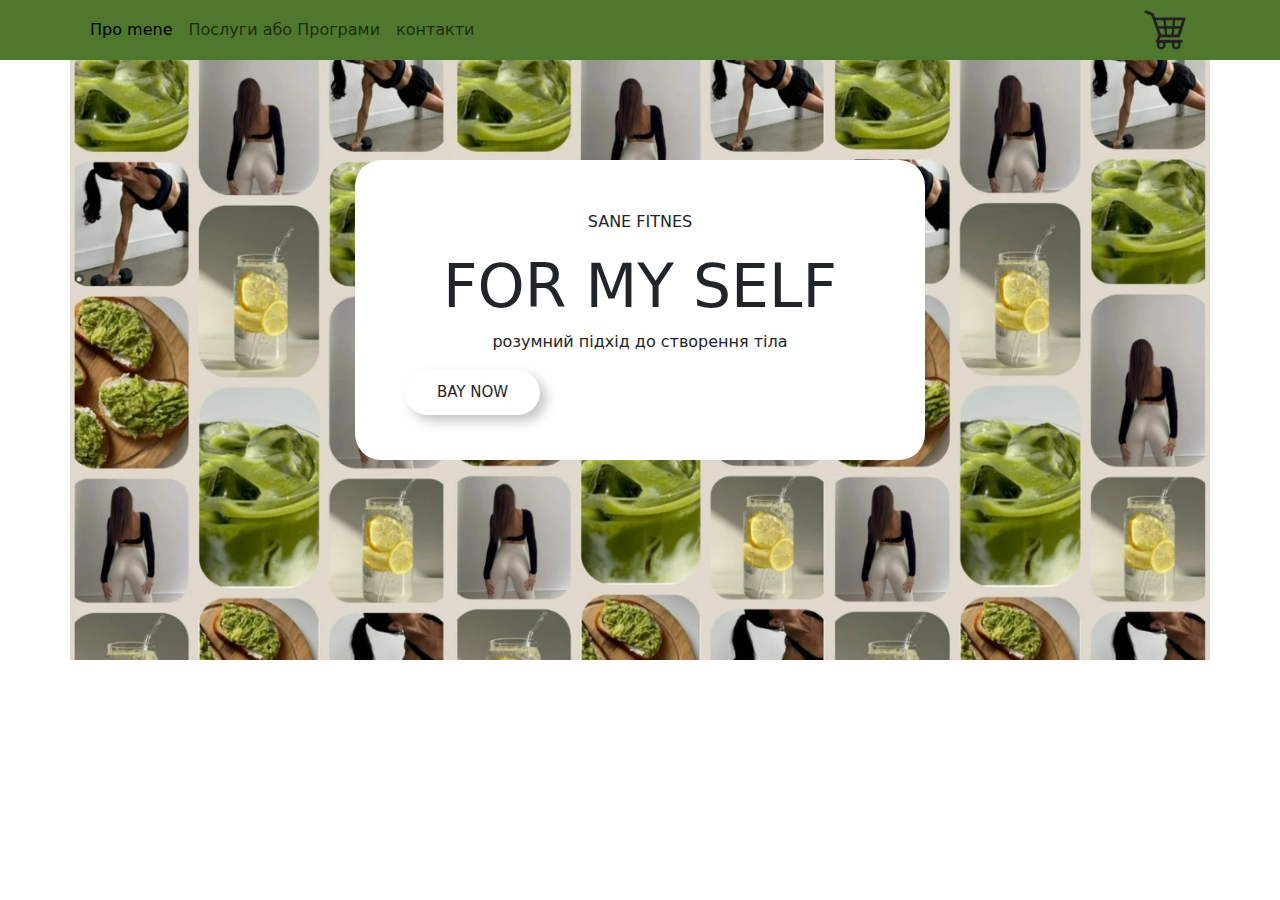
==== index.html @ fd3e0d37 "ebhe" ====
<!DOCTYPE html>
<html lang="en">

<head>
    <meta charset="UTF-8">
    <meta name="viewport" content="width=device-width, initial-scale=1.0">
    <title>Fitnes</title>
    <link rel="preconnect" href="https://fonts.googleapis.com">
    <link rel="preconnect" href="https://fonts.gstatic.com" crossorigin>
    <link href="https://fonts.googleapis.com/css2?family=Oswald:wght@200..700&display=swap" rel="stylesheet">
    <link href="https://cdn.jsdelivr.net/npm/bootstrap@5.3.3/dist/css/bootstrap.min.css" rel="stylesheet"
        integrity="sha384-QWTKZyjpPEjISv5WaRU9OFeRpok6YctnYmDr5pNlyT2bRjXh0JMhjY6hW+ALEwIH" crossorigin="anonymous">

    <link rel="stylesheet" href="style.css">
</head>

<body>
    <header>
        <nav class="navbar navbar-expand-lg ">
            <div class="container">

                <button class="navbar-toggler" type="button" data-bs-toggle="collapse"
                    data-bs-target="#navbarNavDropdown" aria-controls="navbarNavDropdown" aria-expanded="false"
                    aria-label="Toggle navigation">
                    <span class="navbar-toggler-icon"></span>
                </button>
                <div class="collapse navbar-collapse" id="navbarNavDropdown">
                    <ul class="navbar-nav">
                        <li class="nav-item">
                            <a class="nav-link active" aria-current="page" href="#">Про mene</a>
                        </li>
                        <li class="nav-item">
                            <a class="nav-link" href="#about">Послуги або Програми</a>
                        </li>
                        <li class="nav-item">
                            <a class="nav-link" href="#contacts">контакти</a>
                        </li>
                    </ul>

                </div>
                <a href="cart.html">
                    <img class="cart"
                        src="img/shopping-cart-icon-shopping-basket-on-transparent-background-free-png.webp"
                        alt="Кошик">
                </a>
            </div>
        </nav>
    </header>
    <main>
        <div class="about-me  bg-imge container" style="align-items: center;">
            <div class="box container">
                <p style="text-align: center">SANE FITNES</p>
                <h2 style="text-align: center; font-size: 60px;">FOR MY SELF</h2>
                <p style="text-align: center;">розумний підхід до створення тіла</p>
                <div class="box-button", style="text-align: center; align-content: center; justify-content: center;">
                    <a href="", style="text-decoration: none; color: inherit;">BAY NOW</a>
                </div>
            </div>

        </div>
    </main>

    <script src="https://cdn.jsdelivr.net/npm/bootstrap@5.3.3/dist/js/bootstrap.bundle.min.js"
        integrity="sha384-YvpcrYf0tY3lHB60NNkmXc5s9fDVZLESaAA55NDzOxhy9GkcIdslK1eN7N6jIeHz"
        crossorigin="anonymous"></script>
    <script src="js/script.js"></script>
</body>

</html>
---- style.css ----
header {
    width: 100%;
    background-color: rgba(79, 119, 45);
    padding: 2px 20px;
    gap: 100px;
}

header img {
    height: 40px;
}

main .about-me {
    background: url(img/colage.jpg);
    background-repeat: no-repeat;
    background-size: cover;
    width: 100%;
    height: 600px;

}

main .box {
    align-items: center;
    border-radius: 26px;
    padding: 50px;
    background-color: white;
    width: 50%;
    height: 300px;
}

main .bg-imge {
    padding: 100px 0;
}
main .conatiner{
    padding: 0 50px;
}

main .box-button {
    width: 9em;
    height: 3em;
    border-radius: 30em;
    font-size: 15px;
    font-family: inherit;
    border: none;
    position: relative;
    overflow: hidden;
    z-index: 1;
    box-shadow: 6px 6px 12px #c5c5c5,
        -6px -6px 12px #ffffff;
}

main .box-button::before {
    content: '';
    width: 0;
    height: 3em;
    border-radius: 30em;
    position: absolute;
    top: 0;
    left: 0;
    background-image: linear-gradient(to right, #0fd850 0%, #f9f047 100%);
    transition: .5s ease;
    display: block;
    z-index: -1;
}

main .box-button:hover::before {
    width: 9em;
}
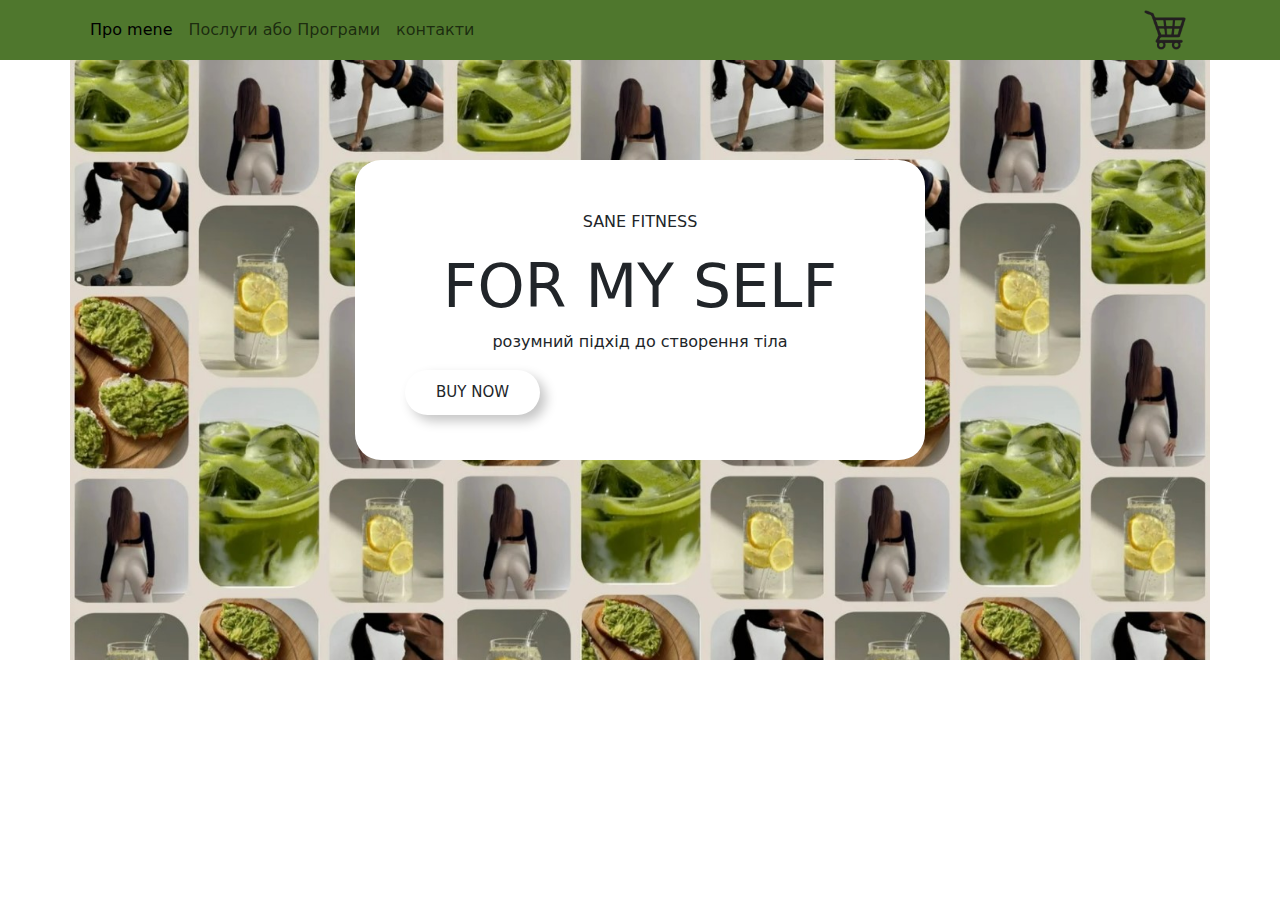
==== commit c693f914: "fts" ====
--- a/index.html
+++ b/index.html
@@ -4,21 +4,19 @@
 <head>
     <meta charset="UTF-8">
     <meta name="viewport" content="width=device-width, initial-scale=1.0">
-    <title>Fitnes</title>
+    <title>Fitness</title>
     <link rel="preconnect" href="https://fonts.googleapis.com">
     <link rel="preconnect" href="https://fonts.gstatic.com" crossorigin>
     <link href="https://fonts.googleapis.com/css2?family=Oswald:wght@200..700&display=swap" rel="stylesheet">
     <link href="https://cdn.jsdelivr.net/npm/bootstrap@5.3.3/dist/css/bootstrap.min.css" rel="stylesheet"
         integrity="sha384-QWTKZyjpPEjISv5WaRU9OFeRpok6YctnYmDr5pNlyT2bRjXh0JMhjY6hW+ALEwIH" crossorigin="anonymous">
-
     <link rel="stylesheet" href="style.css">
 </head>
 
 <body>
     <header>
-        <nav class="navbar navbar-expand-lg ">
+        <nav class="navbar navbar-expand-lg">
             <div class="container">
-
                 <button class="navbar-toggler" type="button" data-bs-toggle="collapse"
                     data-bs-target="#navbarNavDropdown" aria-controls="navbarNavDropdown" aria-expanded="false"
                     aria-label="Toggle navigation">
@@ -36,7 +34,6 @@
                             <a class="nav-link" href="#contacts">контакти</a>
                         </li>
                     </ul>
-
                 </div>
                 <a href="cart.html">
                     <img class="cart"
@@ -47,23 +44,21 @@
         </nav>
     </header>
     <main>
-        <div class="about-me  bg-imge container" style="align-items: center;">
+        <div class="about-me bg-imge container" style="align-items: center;">
             <div class="box container">
-                <p style="text-align: center">SANE FITNES</p>
+                <p style="text-align: center">SANE FITNESS</p>
                 <h2 style="text-align: center; font-size: 60px;">FOR MY SELF</h2>
                 <p style="text-align: center;">розумний підхід до створення тіла</p>
-                <div class="box-button", style="text-align: center; align-content: center; justify-content: center;">
-                    <a href="", style="text-decoration: none; color: inherit;">BAY NOW</a>
+                <div class="box-button" style="text-align: center; align-content: center; justify-content: center;">
+                    <a href="#" style="text-decoration: none; color: inherit;">BUY NOW</a>
                 </div>
             </div>
-
         </div>
     </main>
 
     <script src="https://cdn.jsdelivr.net/npm/bootstrap@5.3.3/dist/js/bootstrap.bundle.min.js"
-        integrity="sha384-YvpcrYf0tY3lHB60NNkmXc5s9fDVZLESaAA55NDzOxhy9GkcIdslK1eN7N6jIeHz"
-        crossorigin="anonymous"></script>
+        integrity="sha384-YvpcrYf0tY3lHB60NNkmXc5s9fDVZLESaAA55NDzOxhy9GkcIdslK1eN7N6jIeHz" crossorigin="anonymous"></script>
     <script src="js/script.js"></script>
 </body>
 
-</html>+</html>
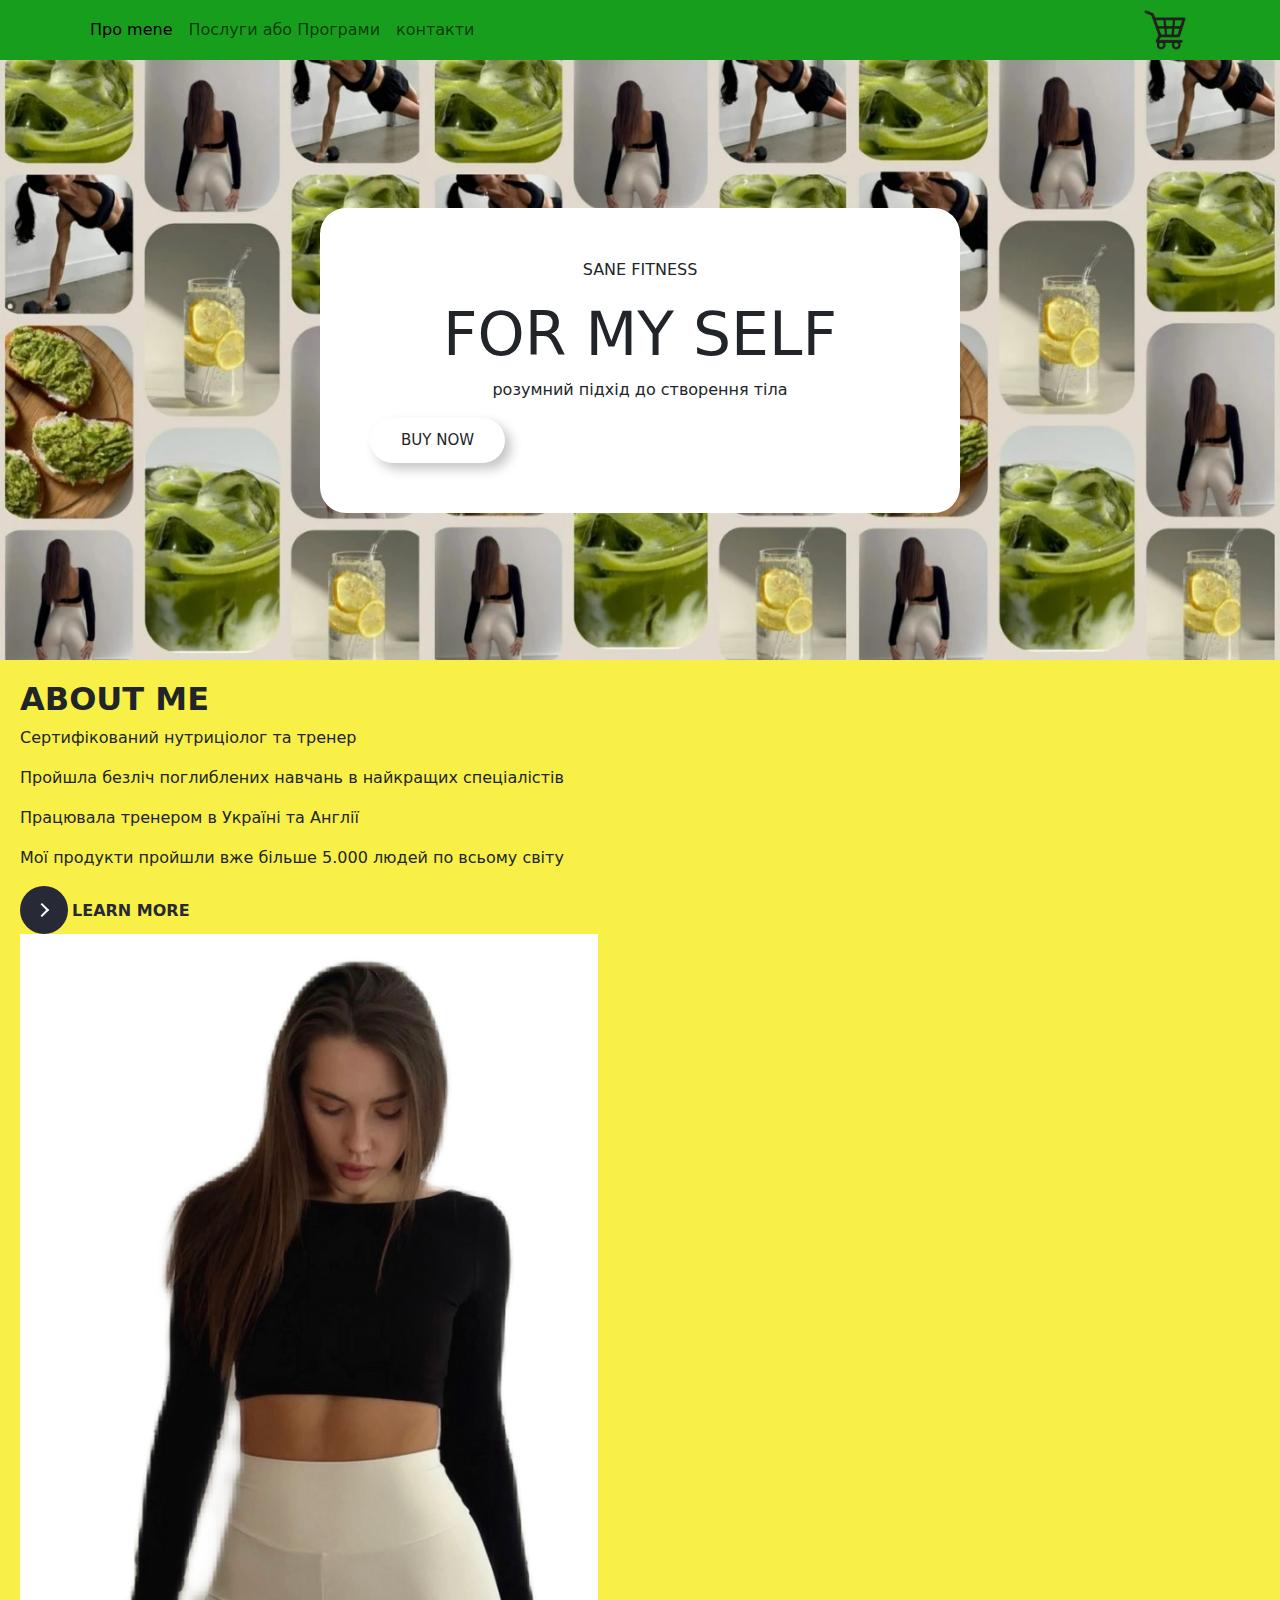
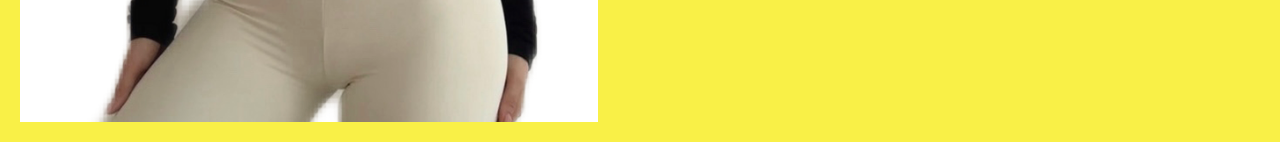
==== commit b57ceee8: "nova bida" ====
--- a/index.html
+++ b/index.html
@@ -37,28 +37,46 @@
                 </div>
                 <a href="cart.html">
                     <img class="cart"
-                        src="img/shopping-cart-icon-shopping-basket-on-transparent-background-free-png.webp"
-                        alt="Кошик">
+                        src="img/shopping-cart-icon-shopping-basket-on-transparent-background-free-png.webp" alt="cart">
                 </a>
             </div>
         </nav>
     </header>
     <main>
-        <div class="about-me bg-imge container" style="align-items: center;">
+        <div class="about-me bg-imge " style="align-items: center; align-content: center;">
             <div class="box container">
                 <p style="text-align: center">SANE FITNESS</p>
                 <h2 style="text-align: center; font-size: 60px;">FOR MY SELF</h2>
                 <p style="text-align: center;">розумний підхід до створення тіла</p>
                 <div class="box-button" style="text-align: center; align-content: center; justify-content: center;">
-                    <a href="#" style="text-decoration: none; color: inherit;">BUY NOW</a>
+                    <a href="#" style="text-decoration: none; color: inherit; align-content: center;">BUY NOW</a>
                 </div>
             </div>
         </div>
     </main>
+    <section class="for-me ">
+        <div>
+            <h2><strong>ABOUT ME</h2></strong>
+            <p>Сертифікований нутриціолог та тренер</p>
+            <p> Пройшла безліч поглиблених навчань в найкращих спеціалістів</p>
+            <p>Працювала тренером в Україні та Англії</p>
+            <p>Мої продукти пройшли вже більше 5.000 людей по всьому світу</p>
+            <button class="learn-more">
+                <span class="circle" aria-hidden="true">
+                    <span class="icon arrow"></span>
+                </span>
+                <span class="button-text">Learn More</span>
+            </button>
+            <div class="aspectratio">
+            <img src="img/person.png">
+        </div>
+        </div>
+    </section>
 
     <script src="https://cdn.jsdelivr.net/npm/bootstrap@5.3.3/dist/js/bootstrap.bundle.min.js"
-        integrity="sha384-YvpcrYf0tY3lHB60NNkmXc5s9fDVZLESaAA55NDzOxhy9GkcIdslK1eN7N6jIeHz" crossorigin="anonymous"></script>
+        integrity="sha384-YvpcrYf0tY3lHB60NNkmXc5s9fDVZLESaAA55NDzOxhy9GkcIdslK1eN7N6jIeHz"
+        crossorigin="anonymous"></script>
     <script src="js/script.js"></script>
 </body>
 
-</html>
+</html>--- a/style.css
+++ b/style.css
@@ -1,6 +1,6 @@
 header {
     width: 100%;
-    background-color: rgba(79, 119, 45);
+    background-color: rgb(24, 158, 29);
     padding: 2px 20px;
     gap: 100px;
 }
@@ -22,9 +22,9 @@
     align-items: center;
     border-radius: 26px;
     padding: 50px;
-    background-color: white;
+    background-color: rgb(255, 255, 255);
     width: 50%;
-    height: 300px;
+    height: auto;
 }
 
 main .bg-imge {
@@ -64,4 +64,99 @@
 
 main .box-button:hover::before {
     width: 9em;
-}+}
+
+section{
+    padding: 20px;
+    background-color: #f9f047;
+}
+
+
+
+button {
+    position: relative;
+    display: inline-block;
+    cursor: pointer;
+    outline: none;
+    border: 0;
+    vertical-align: middle;
+    text-decoration: none;
+    background: transparent;
+    padding: 0;
+    font-size: inherit;
+    font-family: inherit;
+   }
+   
+   button.learn-more {
+    width: 12rem;
+    height: auto;
+   }
+   
+   button.learn-more .circle {
+    transition: all 0.45s cubic-bezier(0.65, 0, 0.076, 1);
+    position: relative;
+    display: block;
+    margin: 0;
+    width: 3rem;
+    height: 3rem;
+    background: #282936;
+    border-radius: 1.625rem;
+   }
+   
+   button.learn-more .circle .icon {
+    transition: all 0.45s cubic-bezier(0.65, 0, 0.076, 1);
+    position: absolute;
+    top: 0;
+    bottom: 0;
+    margin: auto;
+    background: #fff;
+   }
+   
+   button.learn-more .circle .icon.arrow {
+    transition: all 0.45s cubic-bezier(0.65, 0, 0.076, 1);
+    left: 0.625rem;
+    width: 1.125rem;
+    height: 0.125rem;
+    background: none;
+   }
+   
+   button.learn-more .circle .icon.arrow::before {
+    position: absolute;
+    content: "";
+    top: -0.29rem;
+    right: 0.0625rem;
+    width: 0.625rem;
+    height: 0.625rem;
+    border-top: 0.125rem solid #fff;
+    border-right: 0.125rem solid #fff;
+    transform: rotate(45deg);
+   }
+   
+   button.learn-more .button-text {
+    transition: all 0.45s cubic-bezier(0.65, 0, 0.076, 1);
+    position: absolute;
+    top: 0;
+    left: 0;
+    right: 0;
+    bottom: 0;
+    padding: 0.75rem 0;
+    margin: 0 0 0 1.85rem;
+    color: #282936;
+    font-weight: 700;
+    line-height: 1.6;
+    text-align: center;
+    text-transform: uppercase;
+   }
+   
+   button:hover .circle {
+    width: 100%;
+   }
+   
+   button:hover .circle .icon.arrow {
+    background: #fff;
+    transform: translate(1rem, 0);
+   }
+   
+   button:hover .button-text {
+    color: #fff;
+   }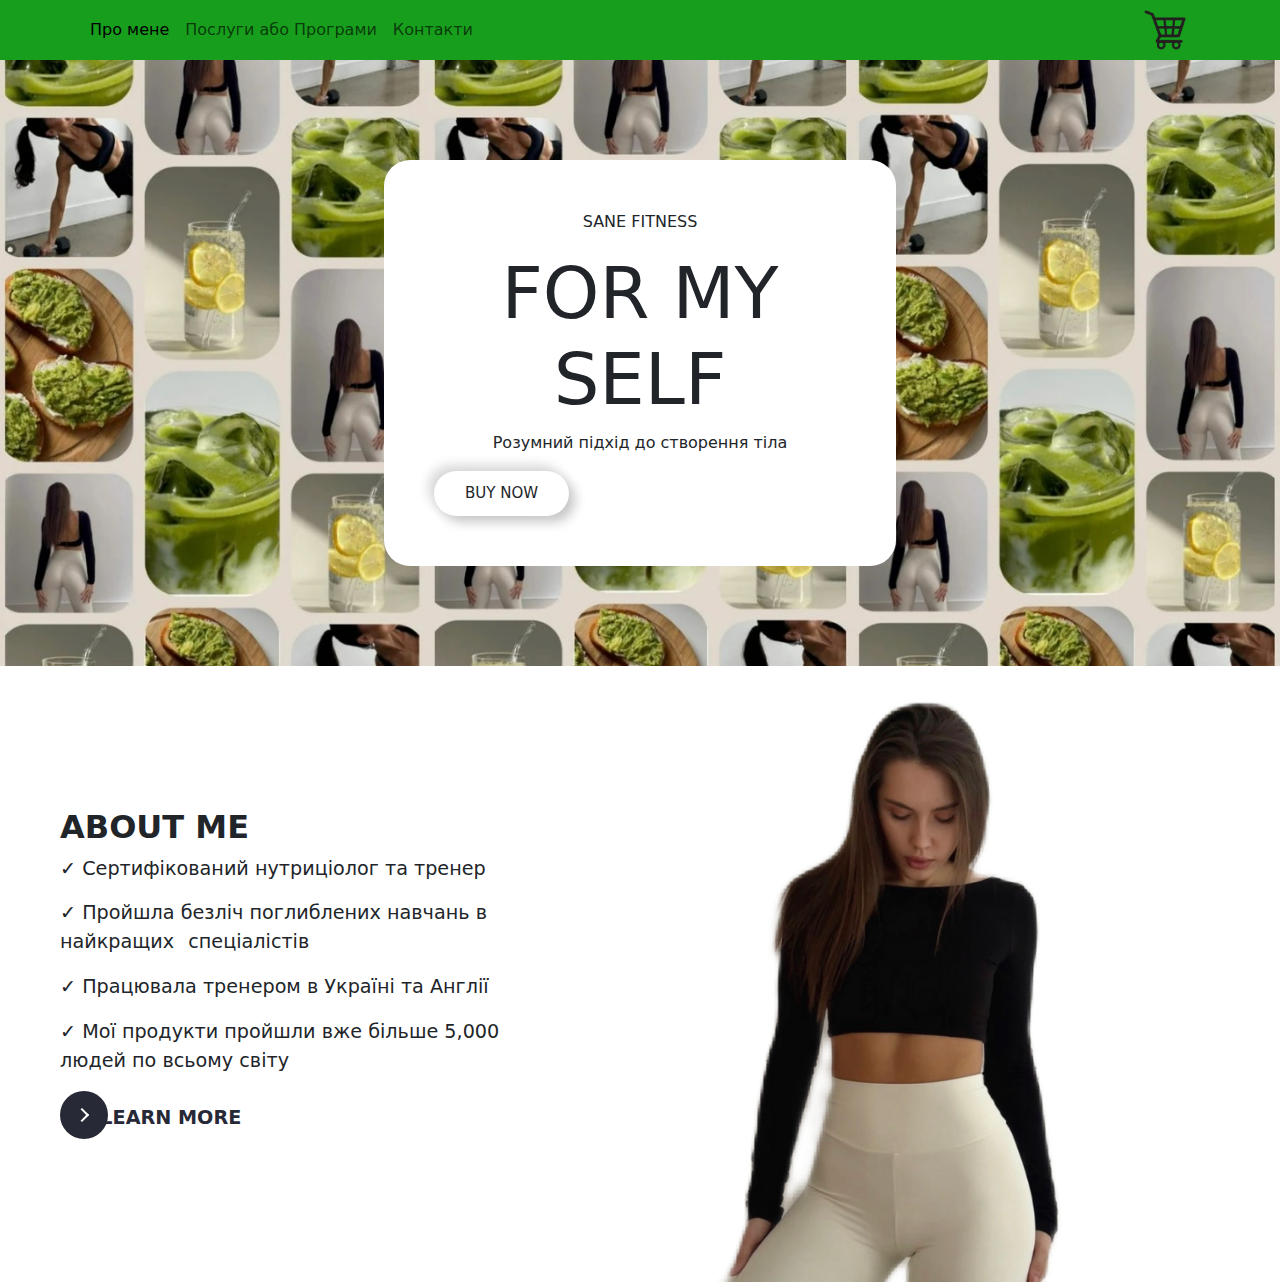
==== commit a514f9fd: "vse" ====
--- a/index.html
+++ b/index.html
@@ -1,15 +1,15 @@
 <!DOCTYPE html>
-<html lang="en">
+<html lang="uk">
 
 <head>
     <meta charset="UTF-8">
     <meta name="viewport" content="width=device-width, initial-scale=1.0">
-    <title>Fitness</title>
-    <link rel="preconnect" href="https://fonts.googleapis.com">
-    <link rel="preconnect" href="https://fonts.gstatic.com" crossorigin>
+    <title>Sane Fitness</title>
+    <!-- Google Fonts -->
     <link href="https://fonts.googleapis.com/css2?family=Oswald:wght@200..700&display=swap" rel="stylesheet">
-    <link href="https://cdn.jsdelivr.net/npm/bootstrap@5.3.3/dist/css/bootstrap.min.css" rel="stylesheet"
-        integrity="sha384-QWTKZyjpPEjISv5WaRU9OFeRpok6YctnYmDr5pNlyT2bRjXh0JMhjY6hW+ALEwIH" crossorigin="anonymous">
+    <!-- Bootstrap CSS -->
+    <link href="https://cdn.jsdelivr.net/npm/bootstrap@5.3.3/dist/css/bootstrap.min.css" rel="stylesheet" crossorigin="anonymous">
+    <!-- Custom CSS -->
     <link rel="stylesheet" href="style.css">
 </head>
 
@@ -17,66 +17,68 @@
     <header>
         <nav class="navbar navbar-expand-lg">
             <div class="container">
-                <button class="navbar-toggler" type="button" data-bs-toggle="collapse"
-                    data-bs-target="#navbarNavDropdown" aria-controls="navbarNavDropdown" aria-expanded="false"
-                    aria-label="Toggle navigation">
+                <button class="navbar-toggler" type="button" data-bs-toggle="collapse" data-bs-target="#navbarNav" aria-controls="navbarNav" aria-expanded="false" aria-label="Toggle navigation">
                     <span class="navbar-toggler-icon"></span>
                 </button>
-                <div class="collapse navbar-collapse" id="navbarNavDropdown">
+                <div class="collapse navbar-collapse" id="navbarNav">
                     <ul class="navbar-nav">
                         <li class="nav-item">
-                            <a class="nav-link active" aria-current="page" href="#">Про mene</a>
+                            <a class="nav-link active" href="#">Про мене</a>
                         </li>
                         <li class="nav-item">
                             <a class="nav-link" href="#about">Послуги або Програми</a>
                         </li>
                         <li class="nav-item">
-                            <a class="nav-link" href="#contacts">контакти</a>
+                            <a class="nav-link" href="#contacts">Контакти</a>
                         </li>
                     </ul>
                 </div>
                 <a href="cart.html">
-                    <img class="cart"
-                        src="img/shopping-cart-icon-shopping-basket-on-transparent-background-free-png.webp" alt="cart">
+                    <img class="cart" src="img/shopping-cart-icon-shopping-basket-on-transparent-background-free-png.webp" alt="Cart">
                 </a>
             </div>
         </nav>
     </header>
+
     <main>
-        <div class="about-me bg-imge " style="align-items: center; align-content: center;">
-            <div class="box container">
-                <p style="text-align: center">SANE FITNESS</p>
-                <h2 style="text-align: center; font-size: 60px;">FOR MY SELF</h2>
-                <p style="text-align: center;">розумний підхід до створення тіла</p>
-                <div class="box-button" style="text-align: center; align-content: center; justify-content: center;">
-                    <a href="#" style="text-decoration: none; color: inherit; align-content: center;">BUY NOW</a>
+        <section class="about-me" style="align-items: center;" >
+            <div class="box  ">
+                <p>SANE FITNESS</p>
+                <h2 class="display-2">FOR MY SELF</h2>
+                <p>Розумний підхід до створення тіла</p>
+                <div style="align-content: center; justify-content: center;" class="box-button">
+                    <a href="#" style="text-decoration: none; color: inherit; align-content: center " class="btn-buy">BUY NOW</a>
                 </div>
             </div>
-        </div>
+        </section>
+
+        <section class="for-me">
+            <div class="container row">
+                <div class="col-md-6 text-content">
+                    <h2 class="fw-bold">ABOUT ME</h2>
+                    <p>✓ Сертифікований нутриціолог та тренер</p>
+                    <p>✓ Пройшла безліч поглиблених навчань в       найкращих⠀спеціалістів</p>
+                    <p>✓ Працювала тренером в Україні та Англії</p>
+                    <p>✓ Мої продукти пройшли вже більше 5,000 людей по всьому світу</p>
+                    <button class="learn-more">
+                        <span class="circle">
+                            <span class="icon arrow"></span>
+                        </span>
+                        <span class="button-text">Learn More</span>
+                    </button>
+                </div>
+                <div class="col-md-6 image-content">
+                    <img src="img/person.png" alt="Person Image" class="img-fluid mt-3">
+                </div>
+            </div>
+        </section>
+        
     </main>
-    <section class="for-me ">
-        <div>
-            <h2><strong>ABOUT ME</h2></strong>
-            <p>Сертифікований нутриціолог та тренер</p>
-            <p> Пройшла безліч поглиблених навчань в найкращих спеціалістів</p>
-            <p>Працювала тренером в Україні та Англії</p>
-            <p>Мої продукти пройшли вже більше 5.000 людей по всьому світу</p>
-            <button class="learn-more">
-                <span class="circle" aria-hidden="true">
-                    <span class="icon arrow"></span>
-                </span>
-                <span class="button-text">Learn More</span>
-            </button>
-            <div class="aspectratio">
-            <img src="img/person.png">
-        </div>
-        </div>
-    </section>
 
-    <script src="https://cdn.jsdelivr.net/npm/bootstrap@5.3.3/dist/js/bootstrap.bundle.min.js"
-        integrity="sha384-YvpcrYf0tY3lHB60NNkmXc5s9fDVZLESaAA55NDzOxhy9GkcIdslK1eN7N6jIeHz"
-        crossorigin="anonymous"></script>
+    <!-- Bootstrap JS -->
+    <script src="https://cdn.jsdelivr.net/npm/bootstrap@5.3.3/dist/js/bootstrap.bundle.min.js" crossorigin="anonymous"></script>
+    <!-- Custom JS -->
     <script src="js/script.js"></script>
 </body>
 
-</html>+</html>
--- a/style.css
+++ b/style.css
@@ -1,40 +1,30 @@
+/* Header */
 header {
-    width: 100%;
-    background-color: rgb(24, 158, 29);
+    background-color: #189E1D;
     padding: 2px 20px;
-    gap: 100px;
 }
 
 header img {
     height: 40px;
 }
 
-main .about-me {
-    background: url(img/colage.jpg);
-    background-repeat: no-repeat;
-    background-size: cover;
-    width: 100%;
-    height: 600px;
-
+/* Main Section */
+.about-me {
+    background: url('img/colage.jpg') no-repeat center center/cover;
+    padding: 100px 0;
+    text-align: center;
 }
 
-main .box {
-    align-items: center;
+.box {
+    background-color: #FFF;
+    padding: 50px;
     border-radius: 26px;
-    padding: 50px;
-    background-color: rgb(255, 255, 255);
-    width: 50%;
-    height: auto;
+    width: 40%;
+    max-width: 600px;
+    margin: auto;
 }
-
-main .bg-imge {
-    padding: 100px 0;
-}
-main .conatiner{
-    padding: 0 50px;
-}
-
-main .box-button {
+ 
+ main .box-button {
     width: 9em;
     height: 3em;
     border-radius: 30em;
@@ -45,10 +35,10 @@
     overflow: hidden;
     z-index: 1;
     box-shadow: 6px 6px 12px #c5c5c5,
-        -6px -6px 12px #ffffff;
-}
-
-main .box-button::before {
+                -6px -6px 12px #d9d9d9;
+   }
+   
+  main  .box-button::before {
     content: '';
     width: 0;
     height: 3em;
@@ -60,20 +50,39 @@
     transition: .5s ease;
     display: block;
     z-index: -1;
+   }
+   
+ main  .box-button:hover::before {
+    width: 9em;
+   }
+
+/* About Section */
+/* For-Me Section */
+.for-me .container {
+    display: flex;
+    align-items: center;
+    justify-content: space-between;
 }
 
-main .box-button:hover::before {
-    width: 9em;
+.text-content {
+    text-align: left;
+    padding-left: 60px;
+    font-size: larger;
 }
 
-section{
-    padding: 20px;
-    background-color: #f9f047;
+.image-content {
+    text-align: right;
+}
+
+.image-content img {
+    max-width: 100%;
+    height: 600px;
+    border-radius: 50px;
 }
 
 
-
-button {
+/* From Uiverse.io by cssbuttons-io */ 
+.learn-more {
     position: relative;
     display: inline-block;
     cursor: pointer;
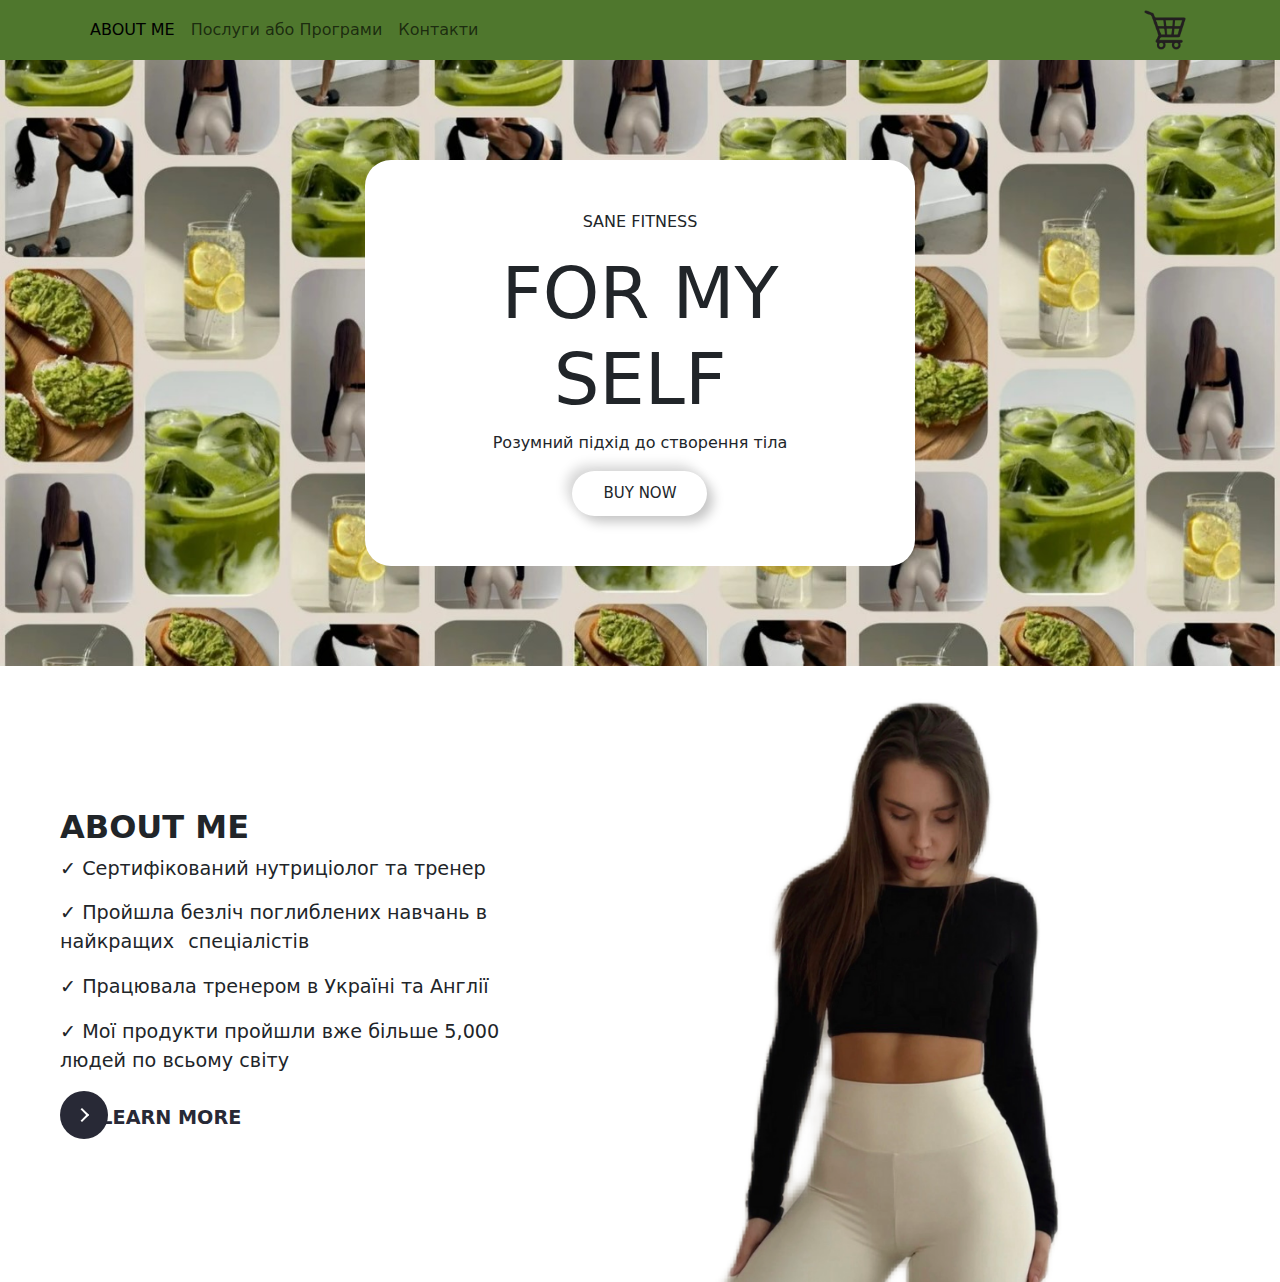
==== commit c5893bb6: "вирішив проблему" ====
--- a/index.html
+++ b/index.html
@@ -5,11 +5,8 @@
     <meta charset="UTF-8">
     <meta name="viewport" content="width=device-width, initial-scale=1.0">
     <title>Sane Fitness</title>
-    <!-- Google Fonts -->
     <link href="https://fonts.googleapis.com/css2?family=Oswald:wght@200..700&display=swap" rel="stylesheet">
-    <!-- Bootstrap CSS -->
     <link href="https://cdn.jsdelivr.net/npm/bootstrap@5.3.3/dist/css/bootstrap.min.css" rel="stylesheet" crossorigin="anonymous">
-    <!-- Custom CSS -->
     <link rel="stylesheet" href="style.css">
 </head>
 
@@ -23,7 +20,7 @@
                 <div class="collapse navbar-collapse" id="navbarNav">
                     <ul class="navbar-nav">
                         <li class="nav-item">
-                            <a class="nav-link active" href="#">Про мене</a>
+                            <a class="nav-link active" href="#">ABOUT ME</a>
                         </li>
                         <li class="nav-item">
                             <a class="nav-link" href="#about">Послуги або Програми</a>
@@ -75,9 +72,7 @@
         
     </main>
 
-    <!-- Bootstrap JS -->
     <script src="https://cdn.jsdelivr.net/npm/bootstrap@5.3.3/dist/js/bootstrap.bundle.min.js" crossorigin="anonymous"></script>
-    <!-- Custom JS -->
     <script src="js/script.js"></script>
 </body>
 
--- a/style.css
+++ b/style.css
@@ -1,6 +1,6 @@
-/* Header */
+
 header {
-    background-color: #189E1D;
+    background-color:rgba(79, 119, 45) ;
     padding: 2px 20px;
 }
 
@@ -8,7 +8,6 @@
     height: 40px;
 }
 
-/* Main Section */
 .about-me {
     background: url('img/colage.jpg') no-repeat center center/cover;
     padding: 100px 0;
@@ -19,26 +18,31 @@
     background-color: #FFF;
     padding: 50px;
     border-radius: 26px;
-    width: 40%;
+    width: 43%;
     max-width: 600px;
     margin: auto;
+    display: flex;
+    flex-direction: column;
+    align-items: center; 
+    justify-content: center; 
 }
- 
- main .box-button {
+
+.box-button {
     width: 9em;
     height: 3em;
     border-radius: 30em;
     font-size: 15px;
     font-family: inherit;
     border: none;
+    display: flex;
+    justify-content: center; 
+    align-items: center; 
     position: relative;
-    overflow: hidden;
     z-index: 1;
-    box-shadow: 6px 6px 12px #c5c5c5,
-                -6px -6px 12px #d9d9d9;
-   }
-   
-  main  .box-button::before {
+    box-shadow: 6px 6px 12px #c5c5c5, -6px -6px 12px #d9d9d9;
+}
+
+.box-button::before {
     content: '';
     width: 0;
     height: 3em;
@@ -50,14 +54,14 @@
     transition: .5s ease;
     display: block;
     z-index: -1;
-   }
-   
- main  .box-button:hover::before {
+}
+
+.box-button:hover::before {
     width: 9em;
-   }
+}
 
-/* About Section */
-/* For-Me Section */
+
+
 .for-me .container {
     display: flex;
     align-items: center;
@@ -81,7 +85,6 @@
 }
 
 
-/* From Uiverse.io by cssbuttons-io */ 
 .learn-more {
     position: relative;
     display: inline-block;
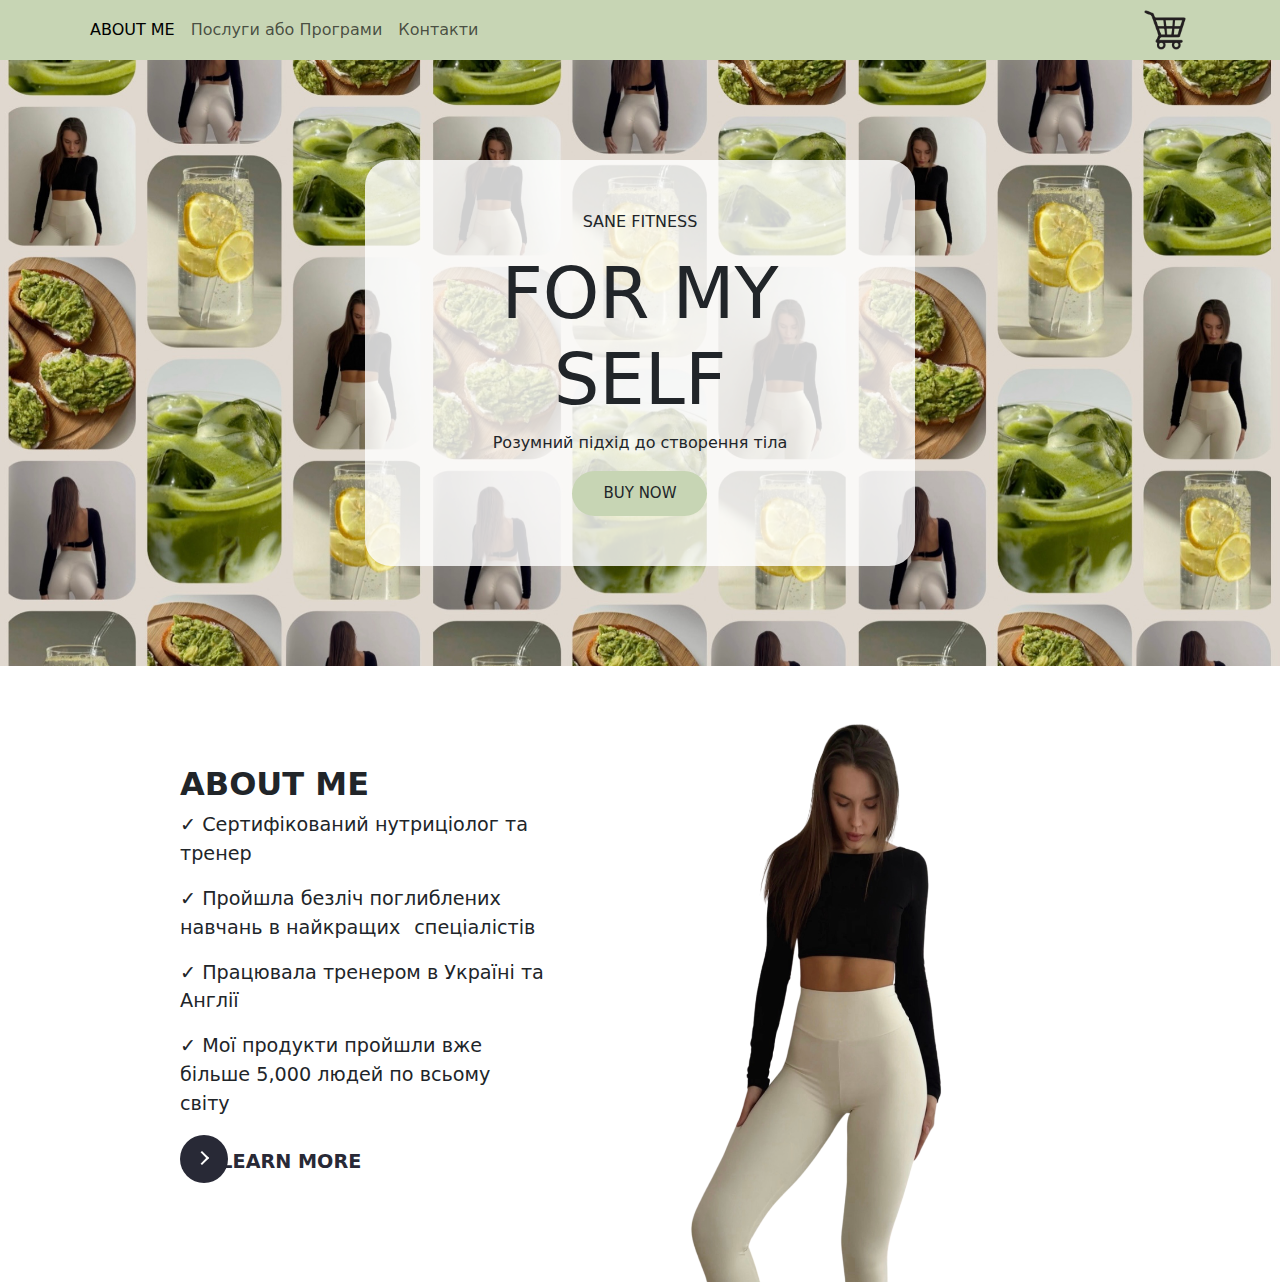
==== commit 4561cb66: "NOVA FOTKA" ====
--- a/index.html
+++ b/index.html
@@ -6,7 +6,8 @@
     <meta name="viewport" content="width=device-width, initial-scale=1.0">
     <title>Sane Fitness</title>
     <link href="https://fonts.googleapis.com/css2?family=Oswald:wght@200..700&display=swap" rel="stylesheet">
-    <link href="https://cdn.jsdelivr.net/npm/bootstrap@5.3.3/dist/css/bootstrap.min.css" rel="stylesheet" crossorigin="anonymous">
+    <link href="https://cdn.jsdelivr.net/npm/bootstrap@5.3.3/dist/css/bootstrap.min.css" rel="stylesheet"
+        crossorigin="anonymous">
     <link rel="stylesheet" href="style.css">
 </head>
 
@@ -14,7 +15,8 @@
     <header>
         <nav class="navbar navbar-expand-lg">
             <div class="container">
-                <button class="navbar-toggler" type="button" data-bs-toggle="collapse" data-bs-target="#navbarNav" aria-controls="navbarNav" aria-expanded="false" aria-label="Toggle navigation">
+                <button class="navbar-toggler" type="button" data-bs-toggle="collapse" data-bs-target="#navbarNav"
+                    aria-controls="navbarNav" aria-expanded="false" aria-label="Toggle navigation">
                     <span class="navbar-toggler-icon"></span>
                 </button>
                 <div class="collapse navbar-collapse" id="navbarNav">
@@ -31,20 +33,22 @@
                     </ul>
                 </div>
                 <a href="cart.html">
-                    <img class="cart" src="img/shopping-cart-icon-shopping-basket-on-transparent-background-free-png.webp" alt="Cart">
+                    <img class="cart"
+                        src="img/shopping-cart-icon-shopping-basket-on-transparent-background-free-png.webp" alt="Cart">
                 </a>
             </div>
         </nav>
     </header>
 
     <main>
-        <section class="about-me" style="align-items: center;" >
+        <section class="about-me" style="align-items: center;">
             <div class="box  ">
                 <p>SANE FITNESS</p>
-                <h2 class="display-2">FOR MY SELF</h2>
+                <h2 class="display-2"> <strong>FOR MY SELF</strong></h2>
                 <p>Розумний підхід до створення тіла</p>
                 <div style="align-content: center; justify-content: center;" class="box-button">
-                    <a href="#" style="text-decoration: none; color: inherit; align-content: center " class="btn-buy">BUY NOW</a>
+                    </strong><a href="#" style="text-decoration: none; color: inherit; align-content: center "
+                        class="btn-buy">BUY NOW</a>
                 </div>
             </div>
         </section>
@@ -54,26 +58,29 @@
                 <div class="col-md-6 text-content">
                     <h2 class="fw-bold">ABOUT ME</h2>
                     <p>✓ Сертифікований нутриціолог та тренер</p>
-                    <p>✓ Пройшла безліч поглиблених навчань в       найкращих⠀спеціалістів</p>
+                    <p>✓ Пройшла безліч поглиблених навчань в найкращих⠀спеціалістів</p>
                     <p>✓ Працювала тренером в Україні та Англії</p>
                     <p>✓ Мої продукти пройшли вже більше 5,000 людей по всьому світу</p>
                     <button class="learn-more">
                         <span class="circle">
                             <span class="icon arrow"></span>
                         </span>
-                        <span class="button-text">Learn More</span>
+                        <a href="story.html">
+                            <span class="button-text">Learn More</span>
+                        </a>
                     </button>
                 </div>
                 <div class="col-md-6 image-content">
-                    <img src="img/person.png" alt="Person Image" class="img-fluid mt-3">
+                    <img src="img/Дизайн без назви (3).png" alt="Person Image" class="img-fluid mt-3">
                 </div>
             </div>
         </section>
-        
+
     </main>
 
-    <script src="https://cdn.jsdelivr.net/npm/bootstrap@5.3.3/dist/js/bootstrap.bundle.min.js" crossorigin="anonymous"></script>
+    <script src="https://cdn.jsdelivr.net/npm/bootstrap@5.3.3/dist/js/bootstrap.bundle.min.js"
+        crossorigin="anonymous"></script>
     <script src="js/script.js"></script>
 </body>
 
-</html>
+</html>--- a/style.css
+++ b/style.css
@@ -1,6 +1,6 @@
 
 header {
-    background-color:rgba(79, 119, 45) ;
+    background-color:#C7D5B4 ;
     padding: 2px 20px;
 }
 
@@ -9,13 +9,13 @@
 }
 
 .about-me {
-    background: url('img/colage.jpg') no-repeat center center/cover;
+    background: url('img/IMG_7569.JPG') no-repeat center center/cover;
     padding: 100px 0;
     text-align: center;
 }
 
 .box {
-    background-color: #FFF;
+    background-color: #ffffffcf;
     padding: 50px;
     border-radius: 26px;
     width: 43%;
@@ -39,26 +39,9 @@
     align-items: center; 
     position: relative;
     z-index: 1;
-    box-shadow: 6px 6px 12px #c5c5c5, -6px -6px 12px #d9d9d9;
+    background-color: #C7D5B4  ;
 }
 
-.box-button::before {
-    content: '';
-    width: 0;
-    height: 3em;
-    border-radius: 30em;
-    position: absolute;
-    top: 0;
-    left: 0;
-    background-image: linear-gradient(to right, #0fd850 0%, #f9f047 100%);
-    transition: .5s ease;
-    display: block;
-    z-index: -1;
-}
-
-.box-button:hover::before {
-    width: 9em;
-}
 
 
 
@@ -70,7 +53,7 @@
 
 .text-content {
     text-align: left;
-    padding-left: 60px;
+    padding-left: 180px;
     font-size: larger;
 }
 
@@ -82,6 +65,7 @@
     max-width: 100%;
     height: 600px;
     border-radius: 50px;
+    
 }
 
 
@@ -171,4 +155,6 @@
    
    button:hover .button-text {
     color: #fff;
-   }+   }
+
+ 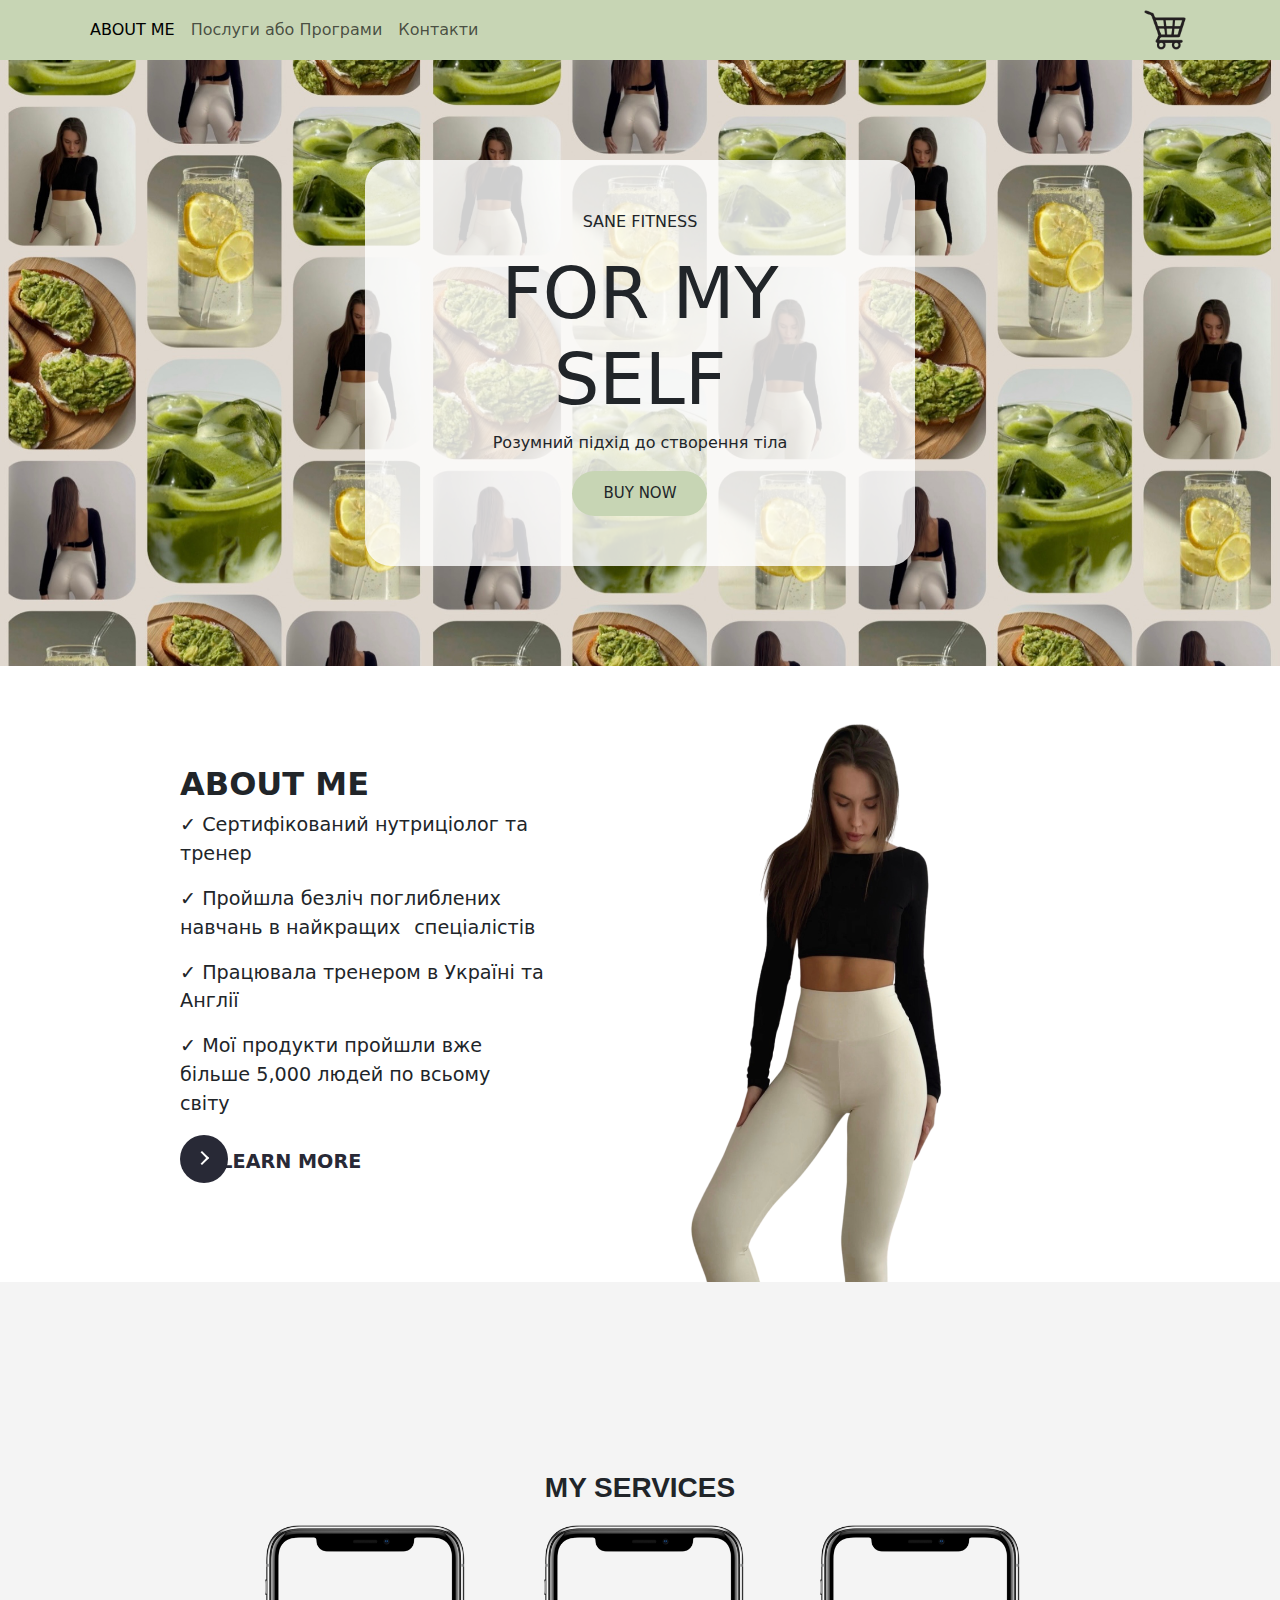
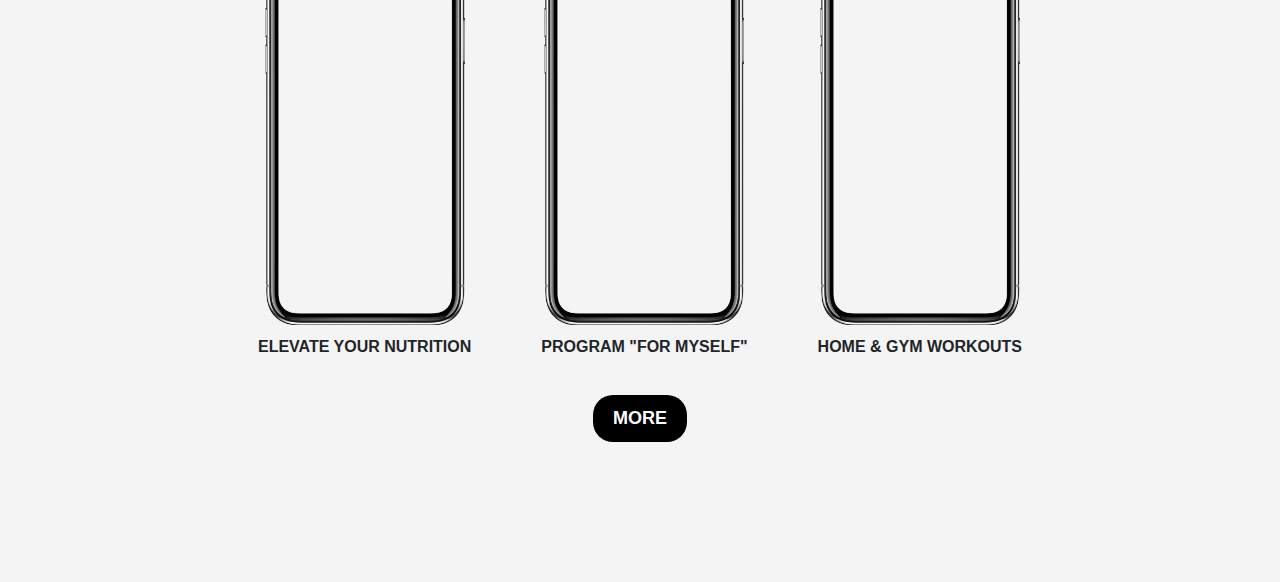
==== commit 26367e73: "в" ====
--- a/index.html
+++ b/index.html
@@ -76,6 +76,28 @@
             </div>
         </section>
 
+
+
+        <section class="myServices">
+            <div class="myservices-section">
+                <h1>MY SERVICES</h1>
+                <div class="myservices-container">
+                    <div class="myservice-item">
+                        <img src="img/IPhone_X.png" alt="Service 1">
+                        <p>ELEVATE YOUR NUTRITION</p>
+                    </div>
+                    <div class="myservice-item">
+                        <img src="img/IPhone_X.png" alt="Service 2">
+                        <p>PROGRAM "FOR MYSELF"</p>
+                    </div>
+                    <div class="myservice-item">
+                        <img src="img/IPhone_X.png" alt="Service 3">
+                        <p>HOME & GYM WORKOUTS</p>
+                    </div>
+                </div>
+                <button class="btn-myservice">MORE</button>
+            </div>
+        </section>
     </main>
 
     <script src="https://cdn.jsdelivr.net/npm/bootstrap@5.3.3/dist/js/bootstrap.bundle.min.js"
@@ -83,4 +105,6 @@
     <script src="js/script.js"></script>
 </body>
 
+
+
 </html>--- a/style.css
+++ b/style.css
@@ -66,6 +66,64 @@
     height: 600px;
     border-radius: 50px;
     
+}
+main .myServices{
+    padding-top: 50px;
+    margin: 0;
+    font-family: Arial, sans-serif;
+    display: flex;
+    justify-content: center;
+    align-items: center;
+    min-height: 100vh;
+    background-color: #f4f4f4;
+    
+
+}
+
+.myservices-section {
+    text-align: center;
+}
+
+.myservices-section h1 {
+    font-size: 28px;
+    font-weight: bold;
+    margin-bottom: 20px;
+}
+
+.myservices-container {
+    display: flex;
+    justify-content: center;
+    gap: 70px;
+}
+
+.myservice-item {
+    display: flex;
+    flex-direction: column;
+    align-items: center;
+}
+
+.myservice-item img {
+    width: 200px;
+    height: 400px;
+    object-fit: cover;
+
+}
+
+.myservice-item p {
+    margin-top: 10px;
+    font-weight: bold;
+}
+
+.btn-myservice {
+    margin-top: 20px;
+    padding: 10px 20px;
+    font-size: 18px;
+    font-weight: bold;
+    background-color: black;
+    color: white;
+    border: none;
+    border-radius: 20px;
+    cursor: pointer;
 }
 
 
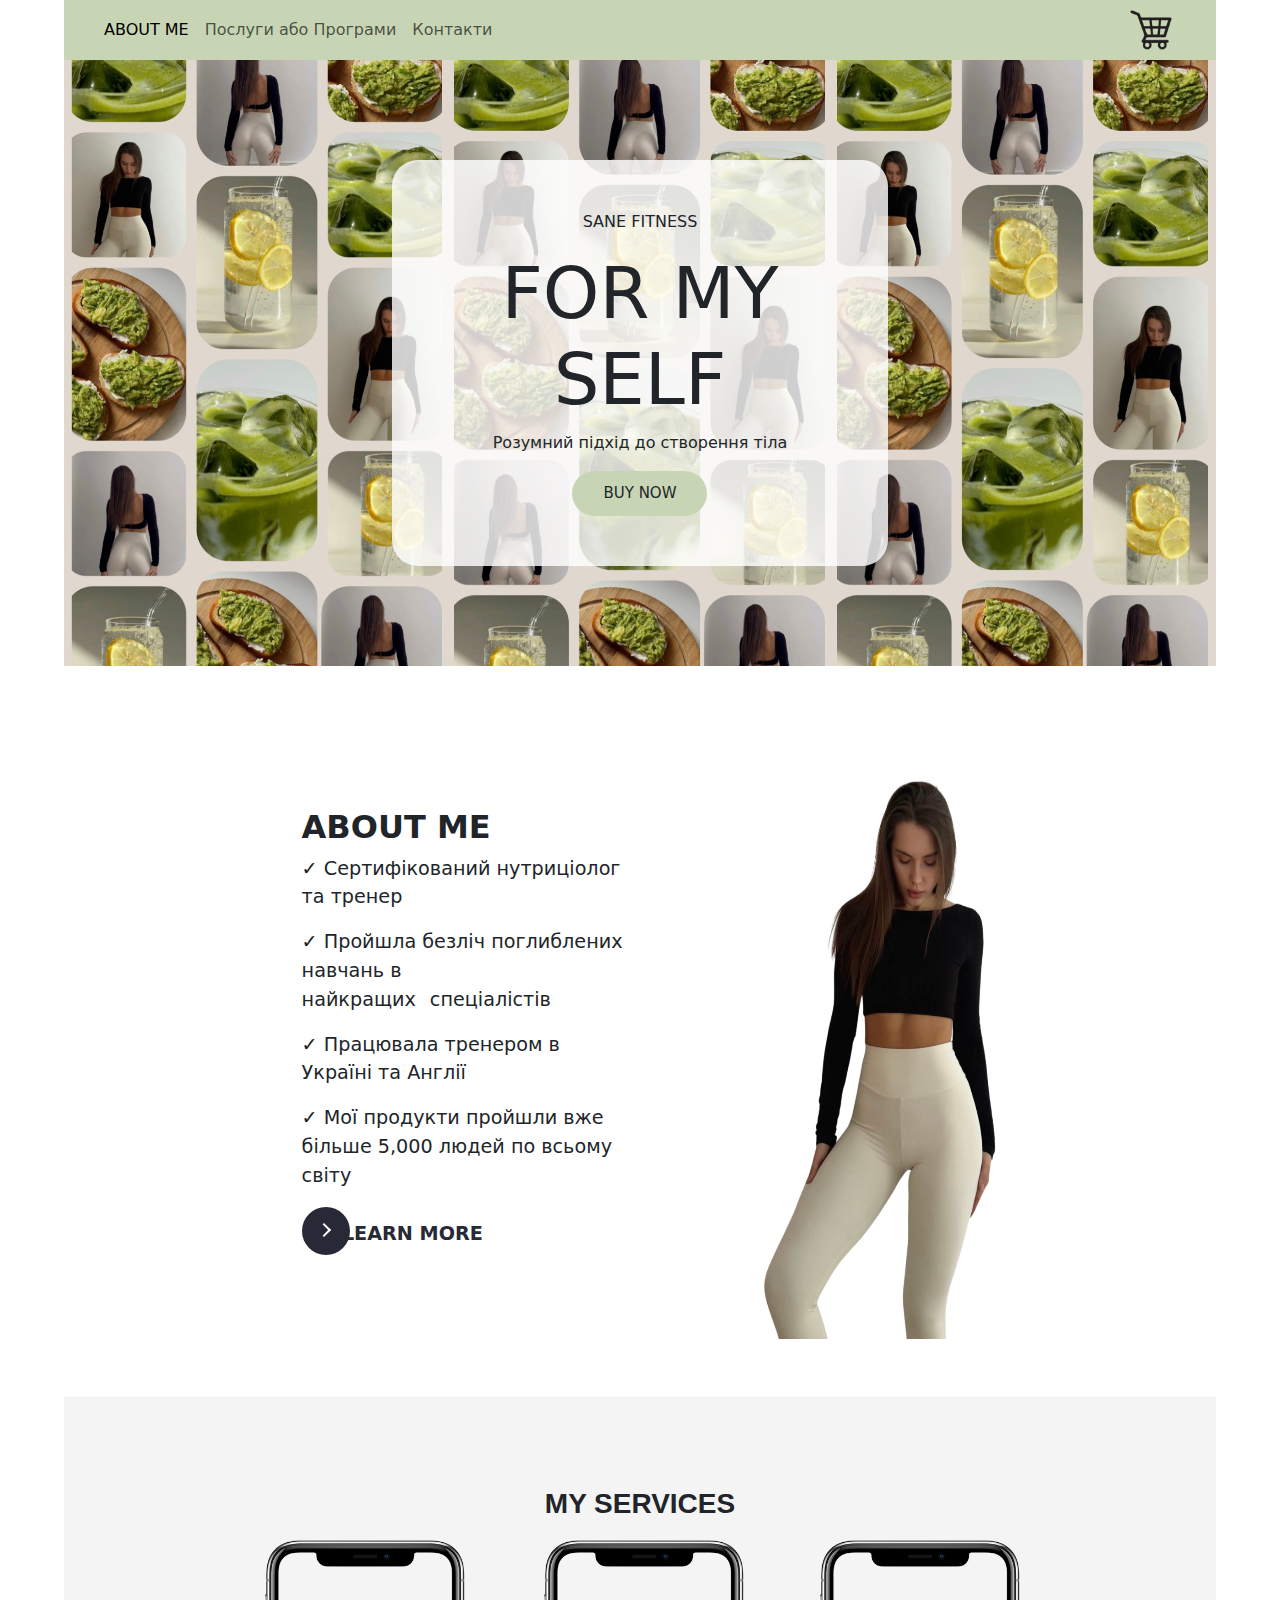
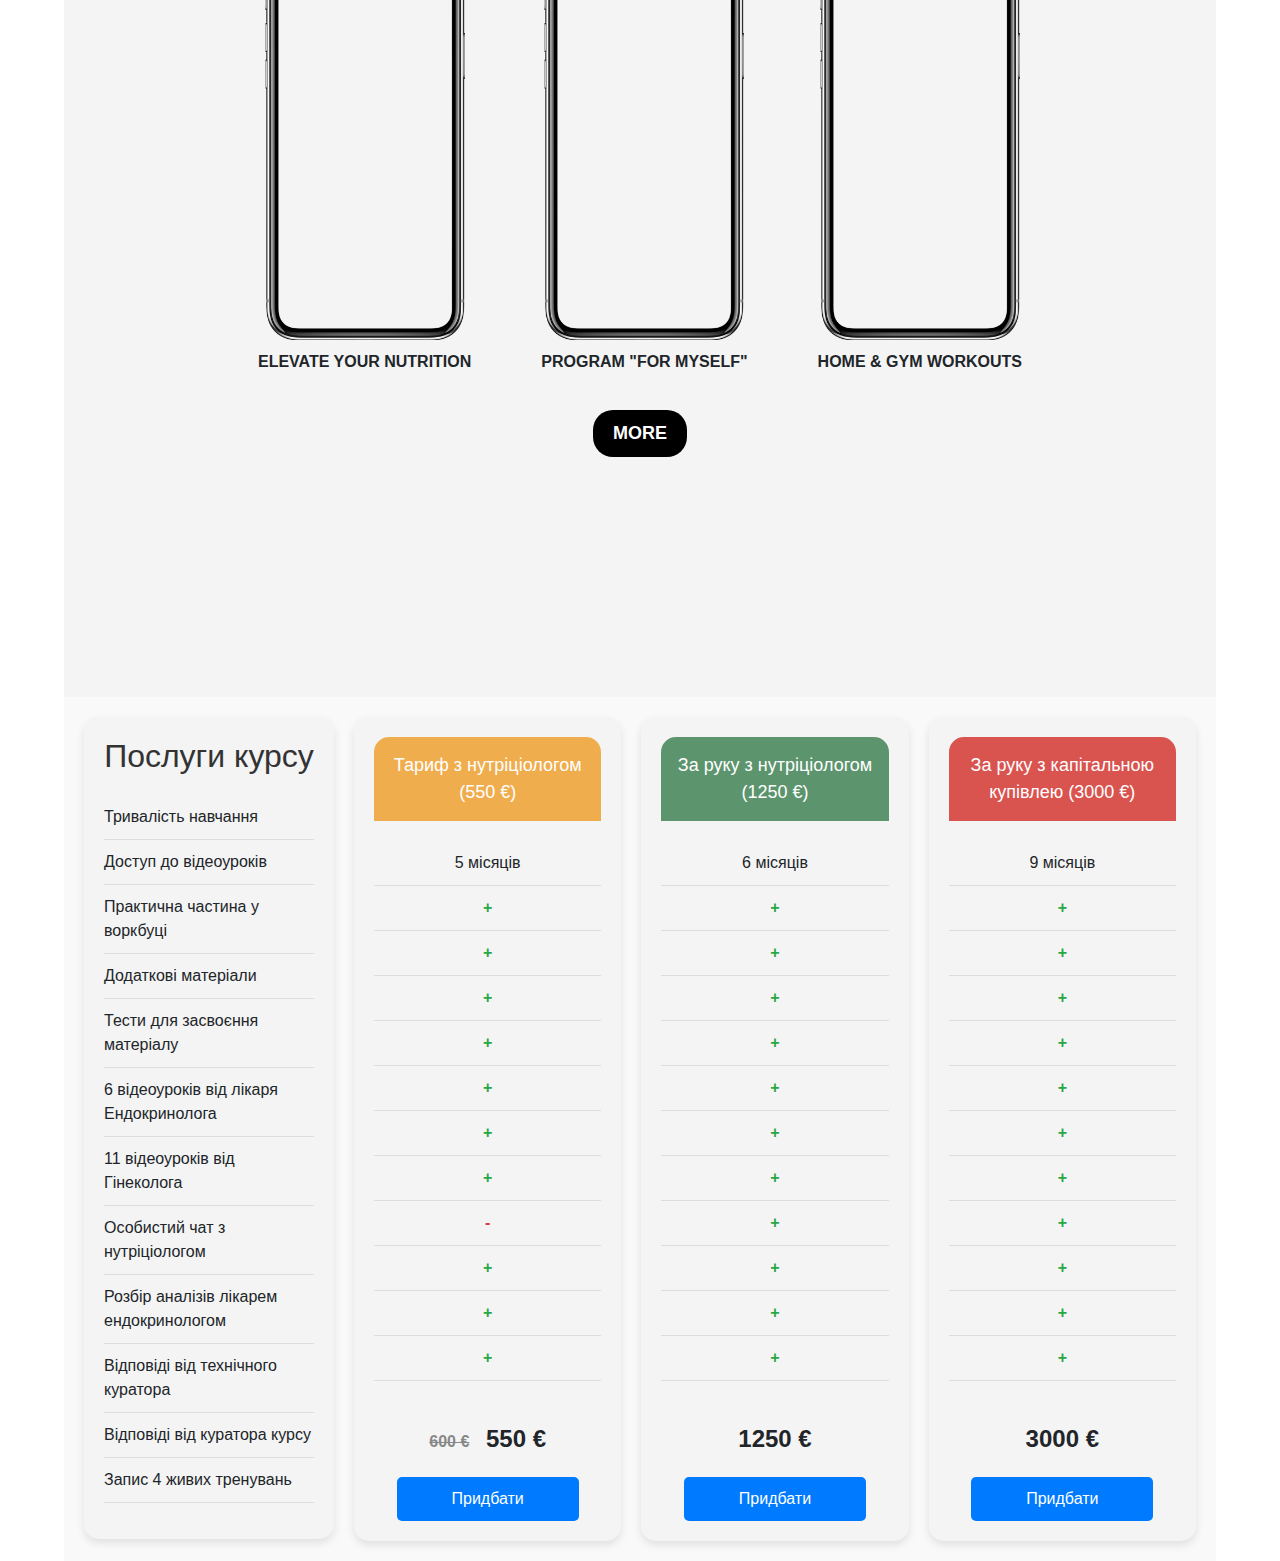
==== commit 72d2b1b7: "gfgf" ====
--- a/index.html
+++ b/index.html
@@ -53,28 +53,31 @@
             </div>
         </section>
 
-        <section class="for-me">
-            <div class="container row">
-                <div class="col-md-6 text-content">
-                    <h2 class="fw-bold">ABOUT ME</h2>
-                    <p>✓ Сертифікований нутриціолог та тренер</p>
-                    <p>✓ Пройшла безліч поглиблених навчань в найкращих⠀спеціалістів</p>
-                    <p>✓ Працювала тренером в Україні та Англії</p>
-                    <p>✓ Мої продукти пройшли вже більше 5,000 людей по всьому світу</p>
-                    <button class="learn-more">
-                        <span class="circle">
-                            <span class="icon arrow"></span>
-                        </span>
-                        <a href="story.html">
-                            <span class="button-text">Learn More</span>
-                        </a>
-                    </button>
+
+        <div id="for">
+            <section class="for-me">
+                <div class="containerr row">
+                    <div class="col-md-6 text-content">
+                        <h2 class="fw-bold">ABOUT ME</h2>
+                        <p>✓ Сертифікований нутриціолог та тренер</p>
+                        <p>✓ Пройшла безліч поглиблених навчань в найкращих⠀спеціалістів</p>
+                        <p>✓ Працювала тренером в Україні та Англії</p>
+                        <p>✓ Мої продукти пройшли вже більше 5,000 людей по всьому світу</p>
+                        <button class="learn-more">
+                            <span class="circle">
+                                <span class="icon arrow"></span>
+                            </span>
+                            <a href="story.html">
+                                <span class="button-text">Learn More</span>
+                            </a>
+                        </button>
+                    </div>
+                    <div class="col-md-6 image-content">
+                        <img src="img/Дизайн без назви (3).png" alt="Person Image" class="img-fluid mt-3">
+                    </div>
                 </div>
-                <div class="col-md-6 image-content">
-                    <img src="img/Дизайн без назви (3).png" alt="Person Image" class="img-fluid mt-3">
-                </div>
-            </div>
-        </section>
+            </section>
+        </div>
 
 
 
@@ -98,6 +101,92 @@
                 <button class="btn-myservice">MORE</button>
             </div>
         </section>
+
+        <div id="tarifs">
+            <div class="pricing-container">
+                <div class="features-list">
+                    <h2>Послуги курсу</h2>
+                    <ul>
+                        <li>Тривалість навчання</li>
+                        <li>Доступ до відеоуроків</li>
+                        <li>Практична частина у воркбуці</li>
+                        <li>Додаткові матеріали</li>
+                        <li>Тести для засвоєння матеріалу</li>
+                        <li>6 відеоуроків від лікаря Ендокринолога</li>
+                        <li>11 відеоуроків від Гінеколога</li>
+                        <li>Особистий чат з нутріціологом</li>
+                        <li>Розбір аналізів лікарем ендокринологом</li>
+                        <li>Відповіді від технічного куратора</li>
+                        <li>Відповіді від куратора курсу</li>
+                        <li>Запис 4 живих тренувань</li>
+                    </ul>
+                </div>
+
+                <div class="pricing-column">
+                    <div class="pricing-header header-yellow">Тариф з нутріціологом (550 €)</div>
+                    <ul class="pricing-features">
+                        <li>5 місяців</li>
+                        <li class="plus">+</li>
+                        <li class="plus">+</li>
+                        <li class="plus">+</li>
+                        <li class="plus">+</li>
+                        <li class="plus">+</li>
+                        <li class="plus">+</li>
+                        <li class="plus">+</li>
+                        <li class="minus">-</li>
+                        <li class="plus">+</li>
+                        <li class="plus">+</li>
+                        <li class="plus">+</li>
+                    </ul>
+                    <div class="pricing-price">
+                        <span class="old-price">600 €</span> 550 €
+                    </div>
+                    <a href="#" class="buy-button">Придбати</a>
+                </div>
+
+                <div class="pricing-column">
+                    <div class="pricing-header header-green">За руку з нутріціологом (1250 €)</div>
+                    <ul class="pricing-features">
+                        <li>6 місяців</li>
+                        <li class="plus">+</li>
+                        <li class="plus">+</li>
+                        <li class="plus">+</li>
+                        <li class="plus">+</li>
+                        <li class="plus">+</li>
+                        <li class="plus">+</li>
+                        <li class="plus">+</li>
+                        <li class="plus">+</li>
+                        <li class="plus">+</li>
+                        <li class="plus">+</li>
+                        <li class="plus">+</li>
+                    </ul>
+                    <div class="pricing-price">1250 €</div>
+                    <a href="#" class="buy-button">Придбати</a>
+                </div>
+
+                <div class="pricing-column">
+                    <div class="pricing-header header-red">За руку з капітальною купівлею (3000 €)</div>
+                    <ul class="pricing-features">
+                        <li>9 місяців</li>
+                        <li class="plus">+</li>
+                        <li class="plus">+</li>
+                        <li class="plus">+</li>
+                        <li class="plus">+</li>
+                        <li class="plus">+</li>
+                        <li class="plus">+</li>
+                        <li class="plus">+</li>
+                        <li class="plus">+</li>
+                        <li class="plus">+</li>
+                        <li class="plus">+</li>
+                        <li class="plus">+</li>
+                    </ul>
+                    <div class="pricing-price">3000 €</div>
+                    <a href="#" class="buy-button">Придбати</a>
+                </div>
+            </div>
+        </div>
+
+
     </main>
 
     <script src="https://cdn.jsdelivr.net/npm/bootstrap@5.3.3/dist/js/bootstrap.bundle.min.js"
--- a/style.css
+++ b/style.css
@@ -1,218 +1,355 @@
-
 header {
-    background-color:#C7D5B4 ;
-    padding: 2px 20px;
-}
+  background-color: #C7D5B4;
+  padding: 2px 20px;
+}
+
 
 header img {
-    height: 40px;
-}
-
+  height: 40px;
+}
+body{
+  margin: 0 5% 0 5%;
+}
 .about-me {
-    background: url('img/IMG_7569.JPG') no-repeat center center/cover;
-    padding: 100px 0;
-    text-align: center;
+  background: url('img/IMG_7569.JPG') no-repeat center center/cover;
+  padding: 100px 0;
+  text-align: center;
 }
 
 .box {
-    background-color: #ffffffcf;
-    padding: 50px;
-    border-radius: 26px;
-    width: 43%;
-    max-width: 600px;
-    margin: auto;
-    display: flex;
-    flex-direction: column;
-    align-items: center; 
-    justify-content: center; 
+  background-color: #ffffffcf;
+  padding: 50px;
+  border-radius: 26px;
+  width: 43%;
+  max-width: 600px;
+  margin: auto;
+  display: flex;
+  flex-direction: column;
+  align-items: center;
+  justify-content: center;
 }
 
 .box-button {
-    width: 9em;
-    height: 3em;
-    border-radius: 30em;
-    font-size: 15px;
-    font-family: inherit;
-    border: none;
-    display: flex;
-    justify-content: center; 
-    align-items: center; 
-    position: relative;
-    z-index: 1;
-    background-color: #C7D5B4  ;
-}
-
-
-
-
-.for-me .container {
-    display: flex;
-    align-items: center;
-    justify-content: space-between;
+  width: 9em;
+  height: 3em;
+  border-radius: 30em;
+  font-size: 15px;
+  font-family: inherit;
+  border: none;
+  display: flex;
+  justify-content: center;
+  align-items: center;
+  position: relative;
+  z-index: 1;
+  background-color: #C7D5B4;
+}
+
+
+
+
+.for-me .containerr {
+  align-items: center;
+  justify-content: space-between;
+  margin: 5%;
 }
 
 .text-content {
-    text-align: left;
-    padding-left: 180px;
-    font-size: larger;
+  text-align: left;
+  padding-left: 180px;
+  font-size: larger;
 }
 
 .image-content {
-    text-align: right;
+  text-align: right;
 }
 
 .image-content img {
-    max-width: 100%;
-    height: 600px;
-    border-radius: 50px;
-    
-}
-main .myServices{
-    padding-top: 50px;
-    margin: 0;
-    font-family: Arial, sans-serif;
-    display: flex;
-    justify-content: center;
-    align-items: center;
-    min-height: 100vh;
-    background-color: #f4f4f4;
-    
-
+  max-width: 100%;
+  height: 600px;
+  border-radius: 50px;
+
+}
+
+main .myServices {
+  padding-top: 50px;
+  margin: 0;
+  font-family: Arial, sans-serif;
+  display: flex;
+  justify-content: center;
+  align-items: center;
+  min-height: 100vh;
+  background-color: #f4f4f4;
+
+
+}
+
+#for {
+  text-align: center;
+
+}
+
+#tarifs {
+  font-family: Arial, sans-serif;
+  background-color: #f9f9f9;
+  display: flex;
+  justify-content: center;
+  align-items: flex-start;
+  padding: 20px;
+}
+
+.pricing-container {
+  display: flex;
+  gap: 20px;
+  max-width: 1200px;
+  align-items: flex-start;
+}
+
+.features-list {
+  width: 250px;
+  background-color: #f4f4f4;
+  border-radius: 15px;
+  padding: 20px;
+  box-shadow: 0 4px 8px rgba(0, 0, 0, 0.1);
+}
+
+.features-list h2 {
+  text-align: center;
+  color: #333;
+  margin-bottom: 20px;
+}
+
+.features-list ul {
+  list-style: none;
+  padding: 0;
+}
+
+.features-list li {
+  padding: 10px 0;
+  border-bottom: 1px solid #ddd;
+  font-size: 16px;
+}
+
+.pricing-column {
+  flex: 1;
+  background-color: #f4f4f4;
+  border-radius: 15px;
+  padding: 20px;
+  box-shadow: 0 4px 8px rgba(0, 0, 0, 0.1);
+  display: flex;
+  flex-direction: column;
+  align-items: center;
+}
+
+.pricing-header {
+  width: 100%;
+  text-align: center;
+  padding: 15px;
+  color: #fff;
+  font-size: 18px;
+  border-radius: 15px 15px 0 0;
+}
+
+.header-green {
+  background-color: #5c946e;
+}
+
+.header-yellow {
+  background-color: #f0ad4e;
+}
+
+.header-red {
+  background-color: #d9534f;
+}
+
+.pricing-features {
+  list-style: none;
+  padding: 0;
+  width: 100%;
+  margin: 20px 0;
+}
+
+.pricing-features li {
+  padding: 10px 0;
+  border-bottom: 1px solid #ddd;
+  text-align: center;
+  font-size: 16px;
+}
+
+.plus {
+  color: #28a745;
+  font-weight: bold;
+  font-size: 20px;
+}
+
+.minus {
+  color: #dc3545;
+  font-weight: bold;
+  font-size: 20px;
+}
+
+.pricing-price {
+  text-align: center;
+  font-size: 24px;
+  font-weight: bold;
+  margin: 20px 0;
+}
+
+.old-price {
+  text-decoration: line-through;
+  color: #888;
+  font-size: 16px;
+  margin-right: 10px;
+}
+
+.buy-button {
+  display: block;
+  width: 80%;
+  padding: 10px;
+  background-color: #007bff;
+  color: #fff;
+  text-align: center;
+  border-radius: 5px;
+  text-decoration: none;
+  transition: background-color 0.3s ease;
+}
+
+.buy-button:hover {
+  background-color: #0056b3;
 }
 
 .myservices-section {
-    text-align: center;
+  text-align: center;
 }
 
 .myservices-section h1 {
-    font-size: 28px;
-    font-weight: bold;
-    margin-bottom: 20px;
+  font-size: 28px;
+  font-weight: bold;
+  margin-bottom: 20px;
 }
 
 .myservices-container {
-    display: flex;
-    justify-content: center;
-    gap: 70px;
+  display: flex;
+  justify-content: center;
+  gap: 70px;
+
 }
 
 .myservice-item {
-    display: flex;
-    flex-direction: column;
-    align-items: center;
+  display: flex;
+  flex-direction: column;
+  align-items: center;
 }
 
 .myservice-item img {
-    width: 200px;
-    height: 400px;
-    object-fit: cover;
+  width: 200px;
+  height: 400px;
+  object-fit: cover;
 
 }
 
 .myservice-item p {
-    margin-top: 10px;
-    font-weight: bold;
+  margin-top: 10px;
+  font-weight: bold;
 }
 
 .btn-myservice {
-    margin-top: 20px;
-    padding: 10px 20px;
-    font-size: 18px;
-    font-weight: bold;
-    background-color: black;
-    color: white;
-    border: none;
-    border-radius: 20px;
-    cursor: pointer;
+  margin-top: 20px;
+  padding: 10px 20px;
+  font-size: 18px;
+  font-weight: bold;
+  background-color: black;
+  color: white;
+  border: none;
+  border-radius: 20px;
+  cursor: pointer;
+  margin-bottom: 200px;
 }
 
 
 .learn-more {
-    position: relative;
-    display: inline-block;
-    cursor: pointer;
-    outline: none;
-    border: 0;
-    vertical-align: middle;
-    text-decoration: none;
-    background: transparent;
-    padding: 0;
-    font-size: inherit;
-    font-family: inherit;
-   }
-   
-   button.learn-more {
-    width: 12rem;
-    height: auto;
-   }
-   
-   button.learn-more .circle {
-    transition: all 0.45s cubic-bezier(0.65, 0, 0.076, 1);
-    position: relative;
-    display: block;
-    margin: 0;
-    width: 3rem;
-    height: 3rem;
-    background: #282936;
-    border-radius: 1.625rem;
-   }
-   
-   button.learn-more .circle .icon {
-    transition: all 0.45s cubic-bezier(0.65, 0, 0.076, 1);
-    position: absolute;
-    top: 0;
-    bottom: 0;
-    margin: auto;
-    background: #fff;
-   }
-   
-   button.learn-more .circle .icon.arrow {
-    transition: all 0.45s cubic-bezier(0.65, 0, 0.076, 1);
-    left: 0.625rem;
-    width: 1.125rem;
-    height: 0.125rem;
-    background: none;
-   }
-   
-   button.learn-more .circle .icon.arrow::before {
-    position: absolute;
-    content: "";
-    top: -0.29rem;
-    right: 0.0625rem;
-    width: 0.625rem;
-    height: 0.625rem;
-    border-top: 0.125rem solid #fff;
-    border-right: 0.125rem solid #fff;
-    transform: rotate(45deg);
-   }
-   
-   button.learn-more .button-text {
-    transition: all 0.45s cubic-bezier(0.65, 0, 0.076, 1);
-    position: absolute;
-    top: 0;
-    left: 0;
-    right: 0;
-    bottom: 0;
-    padding: 0.75rem 0;
-    margin: 0 0 0 1.85rem;
-    color: #282936;
-    font-weight: 700;
-    line-height: 1.6;
-    text-align: center;
-    text-transform: uppercase;
-   }
-   
-   button:hover .circle {
-    width: 100%;
-   }
-   
-   button:hover .circle .icon.arrow {
-    background: #fff;
-    transform: translate(1rem, 0);
-   }
-   
-   button:hover .button-text {
-    color: #fff;
-   }
-
- +  position: relative;
+  display: inline-block;
+  cursor: pointer;
+  outline: none;
+  border: 0;
+  vertical-align: middle;
+  text-decoration: none;
+  background: transparent;
+  padding: 0;
+  font-size: inherit;
+  font-family: inherit;
+}
+
+button.learn-more {
+  width: 12rem;
+  height: auto;
+}
+
+button.learn-more .circle {
+  transition: all 0.45s cubic-bezier(0.65, 0, 0.076, 1);
+  position: relative;
+  display: block;
+  margin: 0;
+  width: 3rem;
+  height: 3rem;
+  background: #282936;
+  border-radius: 1.625rem;
+}
+
+button.learn-more .circle .icon {
+  transition: all 0.45s cubic-bezier(0.65, 0, 0.076, 1);
+  position: absolute;
+  top: 0;
+  bottom: 0;
+  margin: auto;
+  background: #fff;
+}
+
+button.learn-more .circle .icon.arrow {
+  transition: all 0.45s cubic-bezier(0.65, 0, 0.076, 1);
+  left: 0.625rem;
+  width: 1.125rem;
+  height: 0.125rem;
+  background: none;
+}
+
+button.learn-more .circle .icon.arrow::before {
+  position: absolute;
+  content: "";
+  top: -0.29rem;
+  right: 0.0625rem;
+  width: 0.625rem;
+  height: 0.625rem;
+  border-top: 0.125rem solid #fff;
+  border-right: 0.125rem solid #fff;
+  transform: rotate(45deg);
+}
+
+button.learn-more .button-text {
+  transition: all 0.45s cubic-bezier(0.65, 0, 0.076, 1);
+  position: absolute;
+  top: 0;
+  left: 0;
+  right: 0;
+  bottom: 0;
+  padding: 0.75rem 0;
+  margin: 0 0 0 1.85rem;
+  color: #282936;
+  font-weight: 700;
+  line-height: 1.6;
+  text-align: center;
+  text-transform: uppercase;
+}
+
+button:hover .circle {
+  width: 100%;
+}
+
+button:hover .circle .icon.arrow {
+  background: #fff;
+  transform: translate(1rem, 0);
+}
+
+button:hover .button-text {
+  color: #fff;
+}